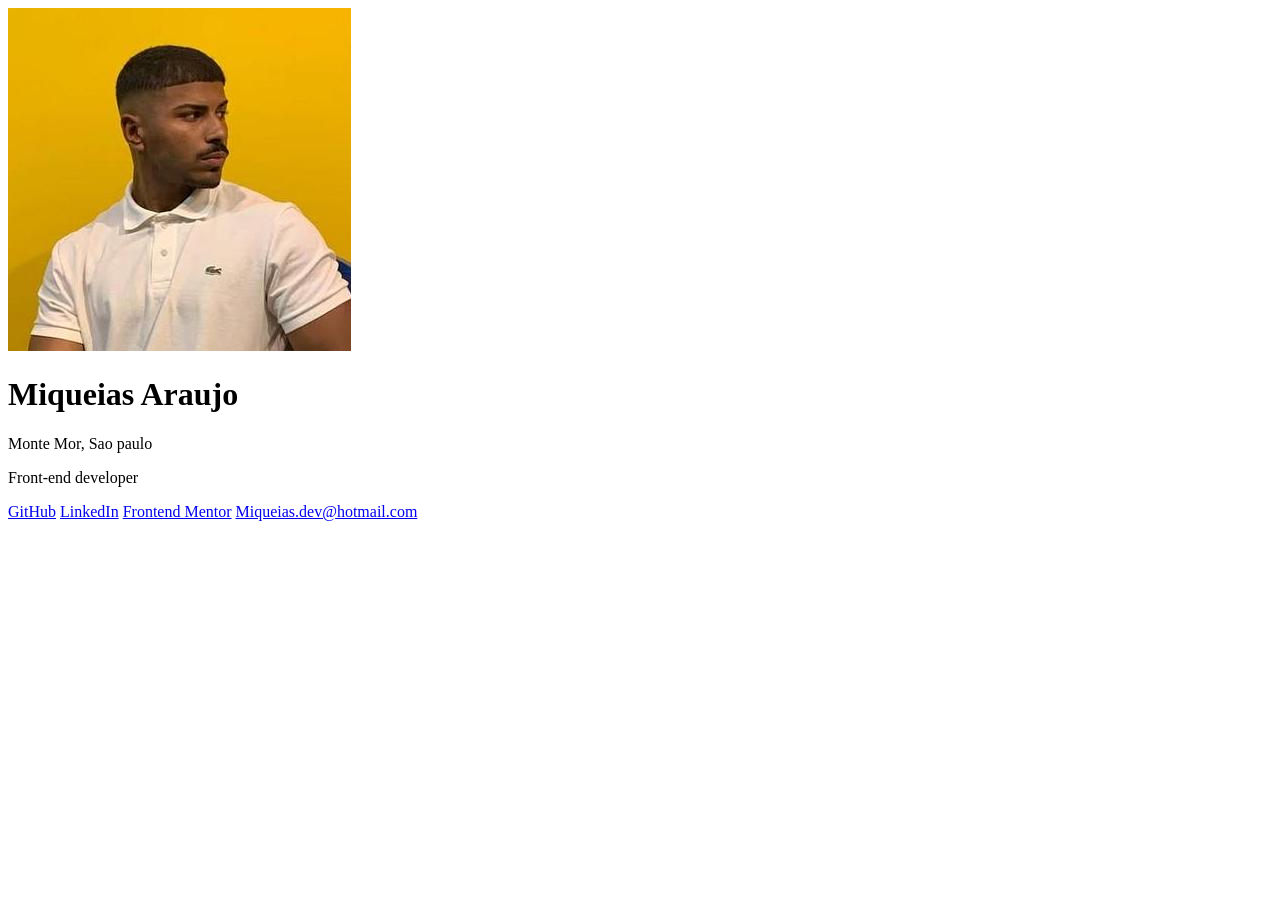
==== index.html @ 53805520 "Rename Portifolio-links.html to index.html" ====
<!DOCTYPE html>
<html lang="PT-BR">
<head>
  <meta charset="UTF-8">
  <meta name="viewport" content="width=device-width, initial-scale=1.0">
  <link rel="stylesheet" href="style.css">
  <title>Miqueias araujo</title>
</head>
<body>
 <div class="card">
  <img src="mike.jpeg" alt="Foto de perfil"> 
  
  <h1>Miqueias Araujo</h1>
  <p class="localizacao">Monte Mor, Sao paulo</p>
  <p class="descricao">Front-end developer</p>

  <a class="link-button" href="https://github.com/22039841" button>GitHub</a>
  <a class="link-button" href="https://www.linkedin.com/in/miqueias-santos-100637208/" button >LinkedIn</a>
  <a class="link-button" href="https://www.frontendmentor.io/profile/22039841" button>Frontend Mentor</a>
  <a class="link-button" href="mailto:Miqueias.dev@hotmail.com" button>Miqueias.dev@hotmail.com</a>
  </div>
</body>
</html>
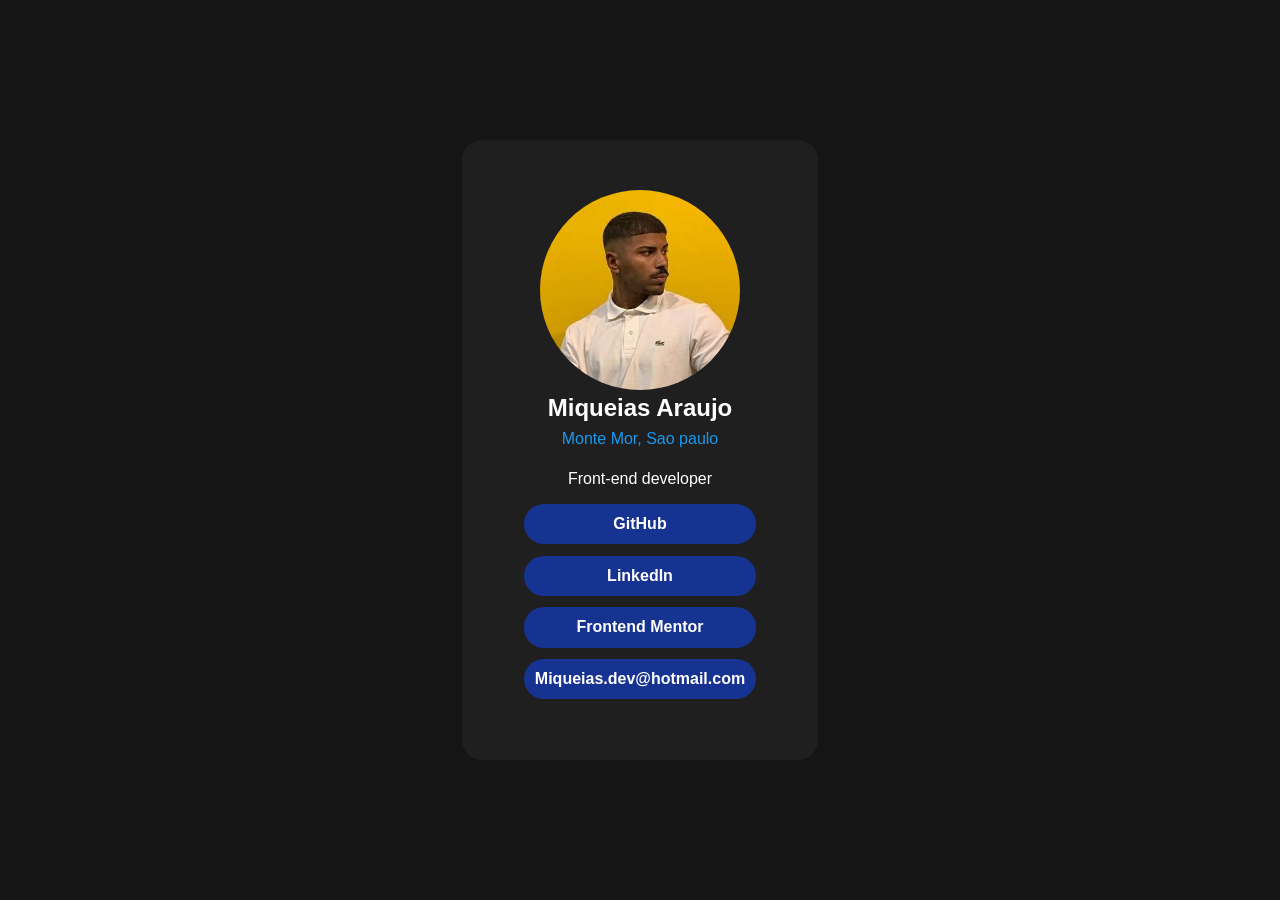
==== commit 69dfae8e: "Update index.html" ====
--- a/index.html
+++ b/index.html
@@ -3,7 +3,7 @@
 <head>
   <meta charset="UTF-8">
   <meta name="viewport" content="width=device-width, initial-scale=1.0">
-  <link rel="stylesheet" href="style.css">
+  <link rel="stylesheet" href="Style.css">
   <title>Miqueias araujo</title>
 </head>
 <body>
--- a/Style.css
+++ b/Style.css
@@ -0,0 +1,53 @@
+body{
+    margin: 0;
+    padding: 0;
+    font-family:Arial, Helvetica, sans-serif;
+    background-color: #161515;
+    display: flex;
+    justify-content: center;
+    align-items: center;
+    height: 100vh;
+}
+.card{
+    border-radius: 20px;
+    background-color: #1f1f1f;
+    padding: 50px;
+    color: white;
+    max-width: 300px;
+    text-align: center;
+}
+.card img{
+    border-radius: 200px;
+    height:  200px;
+    margin-bottom: 10;
+    width: 200px;
+}
+h1{
+    margin: 0px;
+    font-size: 1.5rem;
+}
+.localizacao{
+    margin: 0px;
+    font-size: 1.0rem;
+    color: #1898ee;
+    padding: 0.5rem;
+}
+.descricao{
+    margin: 0px;
+    font-size: 16px;
+    padding-top: 0.9rem;
+    padding-bottom: 0.3rem;
+}
+.link-button{
+    border-radius: 20px;
+    background-color: rgb(23, 51, 146);
+    display: block;
+    padding: 0.7rem;
+    margin: 0.7rem;
+    color: white;
+    font-weight: bold;
+    text-decoration: none;
+}
+.link-button:hover {
+    background-color: #1898ee;
+  }
